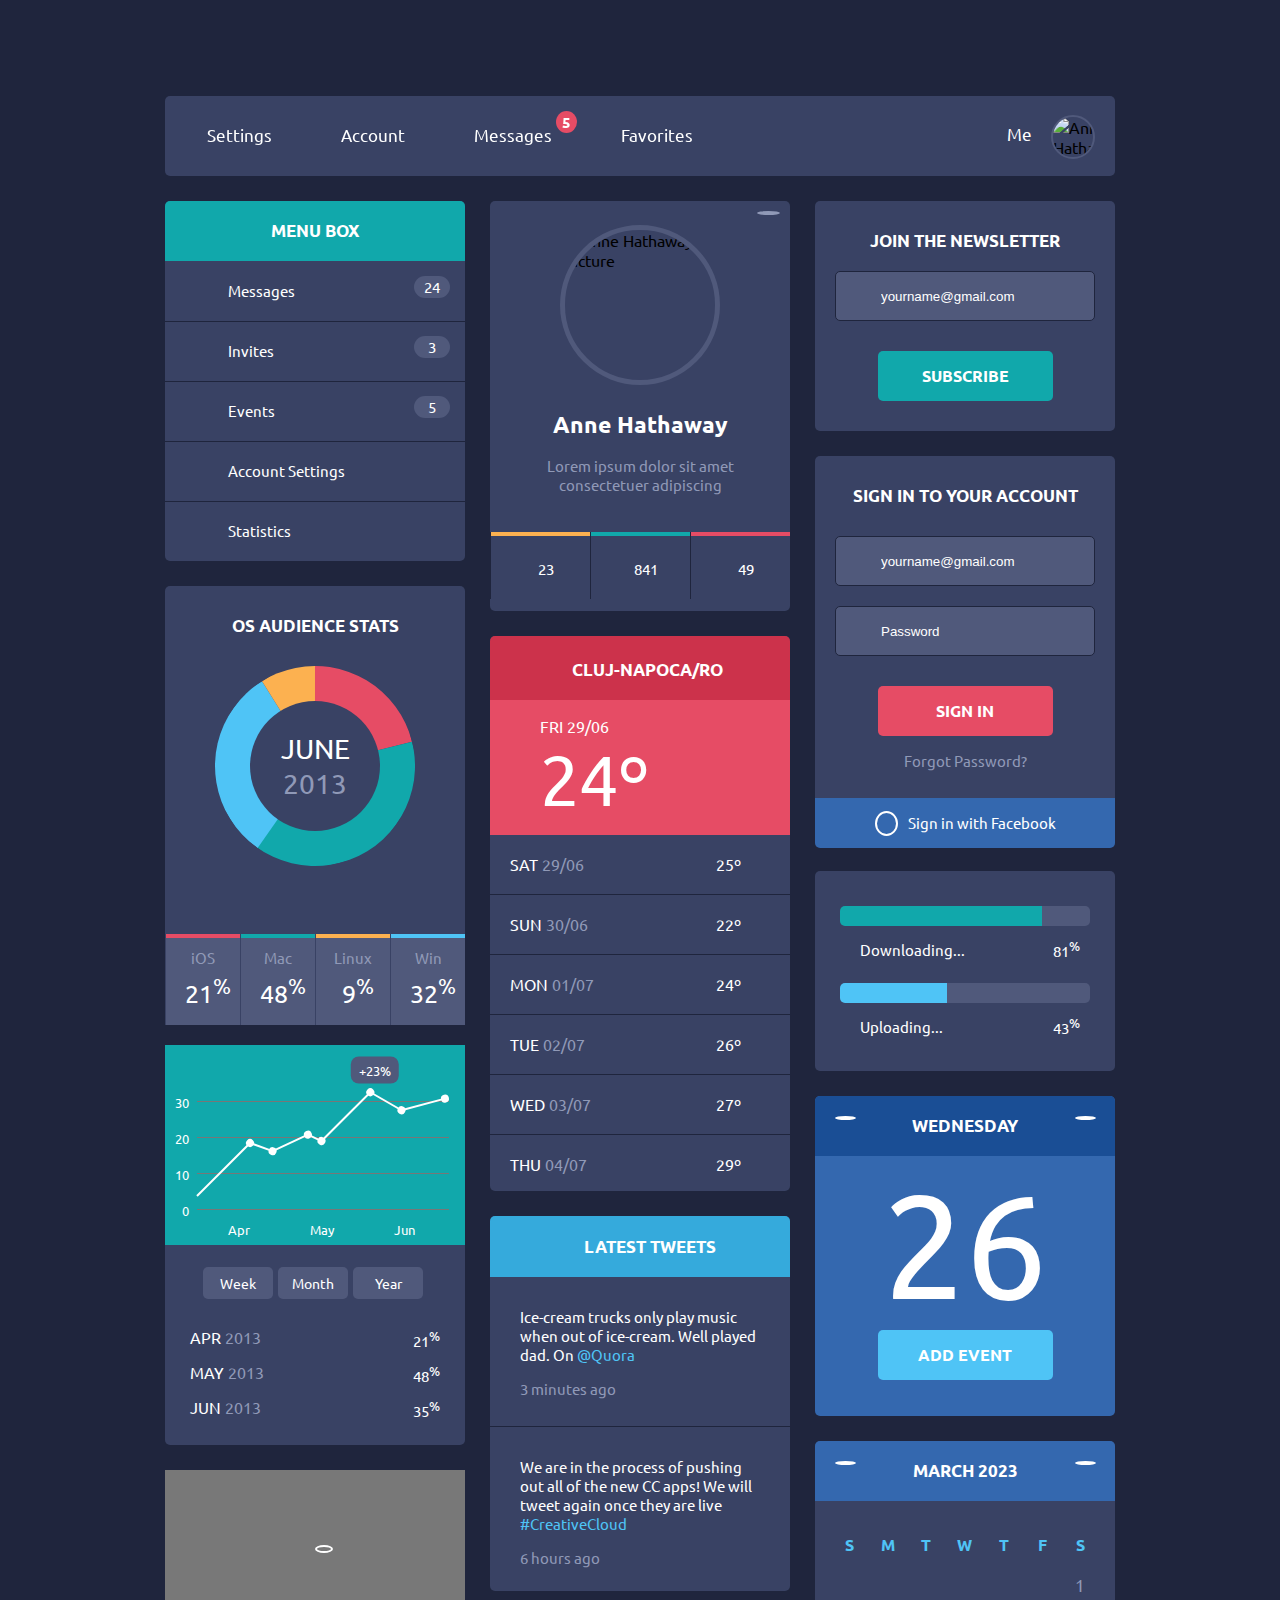
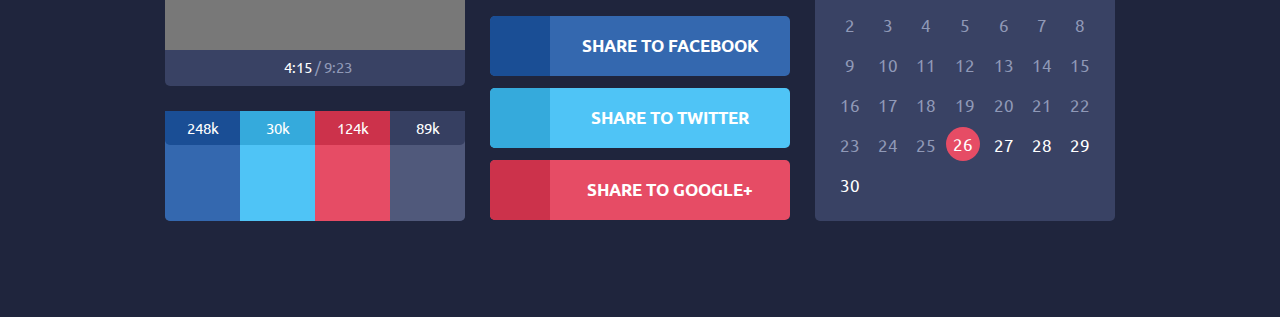
==== Dashboard Socal Media.html @ e83436c4 "Create Dashboard Socal Media.html" ====
<!DOCTYPE html>
<html lang="en">
<head>
    <meta charset="UTF-8">
    <meta http-equiv="X-UA-Compatible" content="IE=edge">
    <meta name="viewport" content="width=device-width, initial-scale=1.0">
    <title>Document</title>
    <link rel="stylesheet" href="/assets/css/Dashboard Social Media.css">
</head>
<body>

    <div class="main-container">

        <!-- HEADER -->
        <header class="block">
            <ul class="header-menu horizontal-list">
                <li>
                    <a class="header-menu-tab" href="#1"><span class="icon entypo-cog scnd-font-color"></span>Settings</a>
                </li>
                <li>
                    <a class="header-menu-tab" href="#2"><span class="icon fontawesome-user scnd-font-color"></span>Account</a>
                </li>
                <li>
                    <a class="header-menu-tab" href="#3"><span class="icon fontawesome-envelope scnd-font-color"></span>Messages</a>
                    <a class="header-menu-number" href="#4">5</a>
                </li>
                <li>
                    <a class="header-menu-tab" href="#5"><span class="icon fontawesome-star-empty scnd-font-color"></span>Favorites</a>
                </li>
            </ul>
            <div class="profile-menu">
                <p>Me <a href="#26"><span class="entypo-down-open scnd-font-color"></span></a></p>
                <div class="profile-picture small-profile-picture">
                    <img width="40px" alt="Anne Hathaway picture" src="http://upload.wikimedia.org/wikipedia/commons/e/e1/Anne_Hathaway_Face.jpg">
                </div>
            </div>
        </header>

        <!-- LEFT-CONTAINER -->
        <div class="left-container container">
            <div class="menu-box block"> <!-- MENU BOX (LEFT-CONTAINER) -->
                <h2 class="titular">MENU BOX</h2>
                <ul class="menu-box-menu">
                    <li>
                        <a class="menu-box-tab" href="#6"><span class="icon fontawesome-envelope scnd-font-color"></span>Messages<div class="menu-box-number">24</div></a>                            
                    </li>
                    <li>
                        <a class="menu-box-tab" href="#8"><span class="icon entypo-paper-plane scnd-font-color"></span>Invites<div class="menu-box-number">3</div></a>                            
                    </li>
                    <li>
                        <a class="menu-box-tab" href="#10"><span class="icon entypo-calendar scnd-font-color"></span>Events<div class="menu-box-number">5</div></a>                            
                    </li>
                    <li>
                        <a class="menu-box-tab" href="#12"><span class="icon entypo-cog scnd-font-color"></span>Account Settings</a>
                    </li>
                    <li>
                        <a class="menu-box-tab" href="#13"><sapn class="icon entypo-chart-line scnd-font-color"></sapn>Statistics</a>
                    </li>                        
                </ul>
            </div>
            <div class="donut-chart-block block"> <!-- DONUT CHART BLOCK (LEFT-CONTAINER) -->
                <h2 class="titular">OS AUDIENCE STATS</h2>
                <div class="donut-chart">
                    <!-- DONUT-CHART by @kseso https://codepen.io/Kseso/pen/phiyL -->
                    <div id="porcion1" class="recorte"><div class="quesito ios" data-rel="21"></div></div>
                    <div id="porcion2" class="recorte"><div class="quesito mac" data-rel="39"></div></div>
                    <div id="porcion3" class="recorte"><div class="quesito win" data-rel="31"></div></div>
                    <div id="porcionFin" class="recorte"><div class="quesito linux" data-rel="9"></div></div>
                    <!-- END DONUT-CHART by @kseso https://codepen.io/Kseso/pen/phiyL -->    
                    <p class="center-date">JUNE<br><span class="scnd-font-color">2013</span></p> 
                </div>
                <ul class="os-percentages horizontal-list">
                    <li>
                        <p class="ios os scnd-font-color">iOS</p>
                        <p class="os-percentage">21<sup>%</sup></p>
                    </li>
                    <li>
                        <p class="mac os scnd-font-color">Mac</p>
                        <p class="os-percentage">48<sup>%</sup></p>
                    </li>
                    <li>
                        <p class="linux os scnd-font-color">Linux</p>
                        <p class="os-percentage">9<sup>%</sup></p>
                    </li>
                    <li>
                        <p class="win os scnd-font-color">Win</p>
                        <p class="os-percentage">32<sup>%</sup></p>
                    </li>
                </ul>
            </div>
            <div class="line-chart-block block clear"> <!-- LINE CHART BLOCK (LEFT-CONTAINER) -->
                <div class="line-chart">
                  <!-- LINE-CHART by @kseso https://codepen.io/Kseso/pen/phiyL -->
                    <div class='grafico'>
                       <ul class='eje-y'>
                         <li data-ejeY='30'></li>
                         <li data-ejeY='20'></li>
                         <li data-ejeY='10'></li>
                         <li data-ejeY='0'></li>
                       </ul>
                       <ul class='eje-x'>
                         <li>Apr</li>
                         <li>May</li>
                         <li>Jun</li>
                       </ul>
                         <span data-valor='25'>
                           <span data-valor='8'>
                             <span data-valor='13'>
                               <span data-valor='5'>   
                                 <span data-valor='23'>   
                                 <span data-valor='12'>
                                     <span data-valor='15'>
                                     </span></span></span></span></span></span></span>
                    </div>
                    <!-- END LINE-CHART by @kseso https://codepen.io/Kseso/pen/phiyL -->
                </div>
                <ul class="time-lenght horizontal-list">
                    <li><a class="time-lenght-btn" href="#14">Week</a></li>
                    <li><a class="time-lenght-btn" href="#15">Month</a></li>
                    <li><a class="time-lenght-btn" href="#16">Year</a></li>
                </ul>
                <ul class="month-data clear">
                    <li>
                        <p>APR<span class="scnd-font-color"> 2013</span></p>
                        <p><span class="entypo-plus increment"> </span>21<sup>%</sup></p>
                    </li>
                    <li>
                        <p>MAY<span class="scnd-font-color"> 2013</span></p>
                        <p><span class="entypo-plus increment"> </span>48<sup>%</sup></p>
                    </li>
                    <li>
                        <p>JUN<span class="scnd-font-color"> 2013</span></p>
                        <p><span class="entypo-plus increment"> </span>35<sup>%</sup></p>
                    </li>
                </ul>
            </div>
            <div class="media block"> <!-- MEDIA (LEFT-CONTAINER) -->
                <div id="media-display">
                    <a class="media-btn play" href="#23"><span class="fontawesome-play"></span></a>
                </div>
                <div class="media-control-bar">
                    <a class="media-btn play" href="#23"><span class="fontawesome-play scnd-font-color"></span></a>
                    <p class="time-passed">4:15 <span class="time-duration scnd-font-color">/ 9:23</span></p>
                    <a class="media-btn volume" href="#24"><span class="fontawesome-volume-up scnd-font-color"></span></a>
                    <a class="media-btn resize" href="#25"><span class="fontawesome-resize-full scnd-font-color"></span></a>
                </div>
            </div>
            <ul class="social horizontal-list block"> <!-- SOCIAL (LEFT-CONTAINER) -->
                <li class="facebook"><p class="icon"><span class="zocial-facebook"></span></p><p class="number">248k</p></li>
                <li class="twitter"><p class="icon"><span class="zocial-twitter"></span></p><p class="number">30k</p></li>
                <li class="googleplus"><p class="icon"><span class="zocial-googleplus"></span></p><p class="number">124k</p></li>
                <li class="mailbox"><p class="icon"><span class="fontawesome-envelope"></span></p><p class="number">89k</p></li>
            </ul>
        </div>

        <!-- MIDDLE-CONTAINER -->
        <div class="middle-container container">
            <div class="profile block"> <!-- PROFILE (MIDDLE-CONTAINER) -->
                <a class="add-button" href="#28"><span class="icon entypo-plus scnd-font-color"></span></a>
                <div class="profile-picture big-profile-picture clear">
                    <img width="150px" alt="Anne Hathaway picture" src="http://upload.wikimedia.org/wikipedia/commons/e/e1/Anne_Hathaway_Face.jpg" >
                </div>
                <h1 class="user-name">Anne Hathaway</h1>
                <div class="profile-description">
                    <p class="scnd-font-color">Lorem ipsum dolor sit amet consectetuer adipiscing</p>
                </div>
                <ul class="profile-options horizontal-list">
                    <li><a class="comments" href="#40"><p><span class="icon fontawesome-comment-alt scnd-font-color"></span>23</li></p></a>
                    <li><a class="views" href="#41"><p><span class="icon fontawesome-eye-open scnd-font-color"></span>841</li></p></a>
                    <li><a class="likes" href="#42"><p><span class="icon fontawesome-heart-empty scnd-font-color"></span>49</li></p></a>
                </ul>
            </div>
            <div class="weather block clear"> <!-- WEATHER (MIDDLE-CONTAINER) -->
                <h2 class="titular"><span class="icon entypo-location"></span><strong>CLUJ-NAPOCA</strong>/RO</h2>
                <div class="current-day">
                    <p class="current-day-date">FRI 29/06</p>
                    <p class="current-day-temperature">24º<span class="icon-cloudy"></span></p>
                </div>
                <ul class="next-days">
                    <li>
                        <a href="#43">
                            <p class="next-days-date"><span class="day">SAT</span> <span class="scnd-font-color">29/06</span></p>
                            <p class="next-days-temperature">25º<span class="icon icon-cloudy scnd-font-color"></span></p>
                        </a>
                    </li>
                    <li>
                        <a href="#44">
                            <p class="next-days-date"><span class="day">SUN</span> <span class="scnd-font-color">30/06</span></p>
                            <p class="next-days-temperature">22º<span class="icon icon-cloudy2 scnd-font-color"></span></p>
                        </a>
                    </li>
                    <li>
                        <a href="#45">
                            <p class="next-days-date"><span class="day">MON</span> <span class="scnd-font-color">01/07</span></p>
                            <p class="next-days-temperature">24º<span class="icon icon-cloudy2 scnd-font-color"></span></p>
                        </a>
                    </li>
                    <li>
                        <a href="#46">
                            <p class="next-days-date"><span class="day">TUE</span> <span class="scnd-font-color">02/07</span></p>
                            <p class="next-days-temperature">26º<span class="icon icon-cloudy scnd-font-color"></span></p>
                        </a>
                    </li>
                    <li>
                        <a href="">
                            <p class="next-days-date"><span class="day">WED</span> <span class="scnd-font-color">03/07</span></p>
                            <p class="next-days-temperature">27º<span class="icon icon-sun scnd-font-color"></span></p>
                        </a>
                    </li>
                    <li>
                        <a href="">
                            <p class="next-days-date"><span class="day">THU</span> <span class="scnd-font-color">04/07</span></p>
                            <p class="next-days-temperature">29º<span class="icon icon-sun scnd-font-color"></span></p>
                        </a>
                    </li>
                </ul>
            </div>
            <div class="tweets block"> <!-- TWEETS (MIDDLE-CONTAINER) -->
                <h2 class="titular"><span class="icon zocial-twitter"></span>LATEST TWEETS</h2>
                <div class="tweet first">
                    <p>Ice-cream trucks only play music when out of ice-cream. Well played dad. On <a class="tweet-link" href="#17">@Quora</a></p>
                    <p><a class="time-ago scnd-font-color" href="#18">3 minutes ago</a></p>
                </div>
                <div class="tweet">
                    <p>We are in the process of pushing out all of the new CC apps! We will tweet again once they are live <a class="tweet-link" href="#19">#CreativeCloud</a></p>
                    <p><a class="scnd-font-color" href="#20">6 hours ago</a></p>
                </div>
            </div> 
            <ul class="social block"> <!-- SOCIAL (MIDDLE-CONTAINER) -->
                <li><a href="#50"><div class="facebook icon"><span class="zocial-facebook"></span></div><h2 class="facebook titular">SHARE TO FACEBOOK</h2></li></a>
                <li><a href="#51"><div class="twitter icon"><span class="zocial-twitter"></span></div><h2 class="twitter titular">SHARE TO TWITTER</h2></li></a>
                <li><a href="#52"><div class="googleplus icon"><span class="zocial-googleplus"></span></div><h2 class="googleplus titular">SHARE TO GOOGLE+</h2></li></a>
            </ul>
        </div>

        <!-- RIGHT-CONTAINER -->
        <div class="right-container container">
            <div class="join-newsletter block"> <!-- JOIN NEWSLETTER (RIGHT-CONTAINER) -->
                <h2 class="titular">JOIN THE NEWSLETTER</h2>
                <div class="input-container">
                    <input type="text" placeholder="yourname@gmail.com" class="email text-input">
                    <div class="input-icon envelope-icon-newsletter"><span class="fontawesome-envelope scnd-font-color"></span></div>
                </div>
                <a class="subscribe button" href="#21">SUBSCRIBE</a>
            </div>
            <div class="account block"> <!-- ACCOUNT (RIGHT-CONTAINER) -->
                <h2 class="titular">SIGN IN TO YOUR ACCOUNT</h2>
                <div class="input-container">
                    <input type="text" placeholder="yourname@gmail.com" class="email text-input">
                    <div class="input-icon envelope-icon-acount"><span class="fontawesome-envelope scnd-font-color"></span></div>
                </div>
                <div class="input-container">
                    <input type="text" placeholder="Password" class="password text-input">
                    <div class="input-icon password-icon"><span class="fontawesome-lock scnd-font-color"></span></div>
                </div>
                <a class="sign-in button" href="#22">SIGN IN</a>
                <p class="scnd-font-color">Forgot Password?</p>
                <a class="fb-sign-in" href="58">
                    <p><span class="fb-border"><span class="icon zocial-facebook"></span></span>Sign in with Facebook</p>
                </a>
            </div>
            <div class="loading block"> <!-- LOADING (RIGHT-CONTAINER) -->
                <div class="progress-bar downloading"></div>
                <p><span class="icon fontawesome-cloud-download scnd-font-color"></span>Downloading...</p>
                <p class="percentage">81<sup>%</sup></p>
                <div class="progress-bar uploading"></div>
                <p><span class="icon fontawesome-cloud-upload scnd-font-color"></span>Uploading...</p>
                <p class="percentage">43<sup>%</sup></p>
            </div>
            <div class="calendar-day block"> <!-- CALENDAR DAY (RIGHT-CONTAINER) -->
                <div class="arrow-btn-container">
                    <a class="arrow-btn left" href="#200"><span class="icon fontawesome-angle-left"></span></a>
                    <h2 class="titular">WEDNESDAY</h2>
                    <a class="arrow-btn right" href="#201"><span class="icon fontawesome-angle-right"></span></a>
                </div>
                    <p class="the-day">26</p>
                    <a class="add-event button" href="#27">ADD EVENT</a>
            </div>
            <div class="calendar-month block"> <!-- CALENDAR MONTH (RIGHT-CONTAINER) -->
                <div class="arrow-btn-container">
                    <a class="arrow-btn left" href="#202"><span class="icon fontawesome-angle-left"></span></a>
                    <h2 class="titular">MARCH 2023</h2>
                    <a class="arrow-btn right" href="#203"><span class="icon fontawesome-angle-right"></span></a>
                </div>
                <table class="calendar">
                    <thead class="days-week">
                        <tr>
                            <th>S</th>
                            <th>M</th>
                            <th>T</th>
                            <th>W</th>
                            <th>T</th>
                            <th>F</th>
                            <th>S</th>
                        </tr>
                    </thead>
                    <tbody>
                        <tr>
                            <td></td>
                            <td></td>
                            <td></td>
                            <td></td>
                            <td></td>
                            <td></td>
                            <td><a class="scnd-font-color" href="#100">1</a></td>
                        </tr>
                        <tr>
                            <td><a class="scnd-font-color" href="#101">2</a></td>
                            <td><a class="scnd-font-color" href="#102">3</a></td>
                            <td><a class="scnd-font-color" href="#103">4</a></td>
                            <td><a class="scnd-font-color" href="#104">5</a></td>
                            <td><a class="scnd-font-color" href="#105">6</a></td>
                            <td><a class="scnd-font-color" href="#106">7</a></td>
                            <td><a class="scnd-font-color" href="#107">8</a></td>
                        </tr>
                        <tr>
                            <td><a class="scnd-font-color" href="#108">9</a></td>
                            <td><a class="scnd-font-color" href="#109">10</a></td>
                            <td><a class="scnd-font-color" href="#110">11</a></td>
                            <td><a class="scnd-font-color" href="#111">12</a></td>
                            <td><a class="scnd-font-color" href="#112">13</a></td>
                            <td><a class="scnd-font-color" href="#113">14</a></td>
                            <td><a class="scnd-font-color" href="#114">15</a></td>
                        </tr>
                        <tr>
                            <td><a class="scnd-font-color" href="#115">16</a></td>
                            <td><a class="scnd-font-color" href="#116">17</a></td>
                            <td><a class="scnd-font-color" href="#117">18</a></td>
                            <td><a class="scnd-font-color" href="#118">19</a></td>
                            <td><a class="scnd-font-color" href="#119">20</a></td>
                            <td><a class="scnd-font-color" href="#120">21</a></td>
                            <td><a class="scnd-font-color" href="#121">22</a></td>
                        </tr>
                        <tr>
                            <td><a class="scnd-font-color" href="#122">23</a></td>
                            <td><a class="scnd-font-color" href="#123">24</a></td>
                            <td><a class="scnd-font-color" href="#124">25</a></td>
                            <td><a class="today" href="#125">26</a></td>
                            <td><a href="#126">27</a></td>
                            <td><a href="#127">28</a></td>
                            <td><a href="#128">29</a></td>
                        </tr>
                        <tr>
                            <td><a href="#129">30</a></td>
                            <td></td>
                            <td></td>
                            <td></td>
                            <td></td>
                            <td></td>
                            <td></td>
                        </tr>
                    </tbody>
                </table>
            </div> 
        </div> 
    </div> 
</body>
</html>
---- assets/css/Dashboard Social Media.css ----
/************************************ FONTS ************************************/
@import url(https://fonts.googleapis.com/css?family=Ubuntu:400,700);
@import url(https://weloveiconfonts.com/api/?family=entypo|fontawesome|zocial);
/* entypo */
[class*="entypo-"]:before {
  font-family: 'entypo', sans-serif;
}
/* fontawesome */
[class*="fontawesome-"]:before {
  font-family: 'FontAwesome', sans-serif;
}
/* zocial */
[class*="zocial-"]:before {
  font-family: 'zocial', sans-serif;
}
@font-face {
	font-family: 'icomoon';
	src:url('https://jlalovi-cv.herokuapp.com/font/icomoon.eot');
	src:url('https://jlalovi-cv.herokuapp.com/font/icomoon.eot?#iefix') format('embedded-opentype'),
		url('https://jlalovi-cv.herokuapp.com/font/icomoon.ttf') format('truetype'),
		url('https://jlalovi-cv.herokuapp.com/font/icomoon.woff') format('woff'),
		url('https://jlalovi-cv.herokuapp.com/font/icomoon.svg#icomoon') format('svg');
	font-weight: normal;
	font-style: normal;
}

[class^="icon-"], [class*=" icon-"] {
	font-family: 'icomoon';
	speak: none;
	font-style: normal;
	font-weight: normal;
	font-variant: normal;
	text-transform: none;
	line-height: 1;

	/* Better Font Rendering =========== */
	-webkit-font-smoothing: antialiased;
	-moz-osx-font-smoothing: grayscale;
}
.icon-cloudy:before {
	content: "\e60f";
}
.icon-sun:before {
	content: "\e610";
}
.icon-cloudy2:before {
	content: "\e611";
}
/************************************* END FONTS *************************************/

* {
  -webkit-box-sizing: border-box;
  -moz-box-sizing: border-box;
  box-sizing: border-box;  
}

body {
	background: #1f253d;
}

ul {
	list-style-type: none;
	margin: 0;
	padding-left: 0;
}

h1 {
	font-size: 23px;
}

h2 {
	font-size: 17px;
}

p {
	font-size: 15px;
}

a {
	text-decoration: none;
	font-size: 15px;
}
	a:hover {
		text-decoration: underline;
	}

h1, h2, p, a, span{
	color: #fff;
}
	.scnd-font-color {
		color: #9099b7;
	}

.input-container {
	position: relative;
}
	input[type=text]{
		width: 260px;
		height: 50px;
		margin-left: 20px;
		margin-bottom: 20px;
		padding-left: 45px;
		background: #50597b;
		color: #fff;
		border: solid 1px #1f253d;
		border-radius: 5px;		
	}
		input[type=text]::-webkit-input-placeholder { /* WebKit browsers */
	   		color: #fff;	   		
	   	}
		input[type=text]:-moz-input-placeholder { /* Mozilla Firefox 4 to 18 */
	   		color: #fff;	   
	   	}
		input[type=text]::-moz-input-placeholder { /* Mozilla Firefox 19+ */
	   		color: #fff;
	   	}
		input[type=text]:-ms-input-placeholder { /* Internet Explorer 10+ */
	   		color: #fff;	   	
	   	}
	   	input[type=text]:focus {
	   		outline: none; /* removes the default orange border when focus */
	   		border: 1px solid #11a8ab;
	   	}
	.input-icon {
		font-size: 22px;
		position: absolute;
		left: 31px;
		top: 10px;
	}
		.input-icon.password-icon {
			left: 35px;
		}

.horizontal-list {
	margin: 0;
	padding: 0;
	list-style-type: none;
}
	.horizontal-list li {
		float: left;
	}

.clear {
	clear: both;
}

.icon {
	font-size: 25px;
}

.titular {
	display: block;
	line-height: 60px;
	margin: 0;
	text-align: center;
	border-top-left-radius: 5px;
	border-top-right-radius: 5px;
}

.button {
	display: block;
	width: 175px;
	line-height: 50px;
	font-size: 16px;
	font-weight: 700;
	text-align: center;
	margin: 0 auto;
	border-radius: 5px;
	-webkit-transition: background .3s;
	transition: background .3s;
}
	.button:hover {
		text-decoration: none;
	}

.arrow-btn-container {
	position: relative;
}
	.arrow-btn {
		position: absolute;
		display: block;
		width: 60px;
		height: 60px;
		-webkit-transition: background .3s;
		transition: background .3s;
	}
		.arrow-btn:hover {
			text-decoration: none;
		}
		.arrow-btn.left {
			border-top-left-radius: 5px;
		}
		.arrow-btn.right {
			border-top-right-radius: 5px;
			right: 0;
			top: 0;
		}
		.arrow-btn .icon {
			display: block;
			font-size: 18px;
			border: 2px solid #fff;
			border-radius: 100%;
			line-height: 17px;
			width: 21px;
			margin: 20px auto;
			text-align: center;
		}
			.arrow-btn.left .icon {
				padding-right: 2px;
			}

.profile-picture {
	border-radius: 100%;
	overflow: hidden;
	-webkit-box-sizing: content-box;
  	-moz-box-sizing: content-box;
  	box-sizing: content-box;	
}
	.big-profile-picture {
		margin: 0 auto;		
		border: 5px solid #50597b;
		width: 150px;
		height: 150px;
	}
	.small-profile-picture {
		border: 2px solid #50597b;
		width: 40px;
		height: 40px;
	}


/** MAIN CONTAINER **/

.main-container {
	font-family: 'Ubuntu', sans-serif;
	width: 950px;
	height: 1725px;
	margin: 6em auto;
}	
	/*********************************************** HEADER ***********************************************/
	header {
		height: 80px;
	}
		.header-menu {
			font-size: 17px;
			line-height: 80px;
		}
			.header-menu li {
				position: relative;
        		-webkit-transform: translateZ(0); /** To avoid a flash when hover messages **/
			}
				.header-menu-tab {
					padding: 0 27px;
					display: block;
					line-height: 74px;
					font-size: 17px;
					-webkit-transition: background .3s;
					transition: background .3s;
				}
					.header-menu-tab:hover {
						background: #50597b;
						border-bottom: 4px solid #11a8ab;
						text-decoration: none;
					}
					.header-menu-tab .icon {
						padding-right: 15px;
					}
				.header-menu-number {
					position: absolute;
					line-height: 22px;
					padding: 0 6px;
					font-weight: 700;
					background: #e64c65;
					border-radius: 100%;
					top: 15px;
					right: 2px;
					-webkit-transition: all .3s linear;
					transition: all .3s linear;
				}
					.header-menu li:hover .header-menu-number {
						text-decoration: none;
						-webkit-transform: rotate(360deg);
						transform: rotate(360deg);

					}
		.profile-menu {
			float: right;
			height: 80px;
			padding-right: 20px;
		}
			.profile-menu p {
				font-size: 17px;
				display: inline-block;
				line-height: 76px;
				margin: 0;
				padding-right: 10px;
			}
				.profile-menu a {
					padding-left: 5px;
				}
					.profile-menu a:hover {
						text-decoration: none;
					}
			.small-profile-picture {
				display: inline-block;
				vertical-align: middle;				
			}
	/** CONTAINERS **/
	.container {
		float: left;
		width: 300px;
	}
		.block {
			margin-bottom: 25px;
			background: #394264;
			border-radius: 5px;
		}
		/******************************************** LEFT CONTAINER *****************************************/
		.left-container {}
			.menu-box {
				height: 360px;
			}
				.menu-box .titular {
					background: #11a8ab;
				}
				.menu-box-menu .icon {
					display: inline-block;
					vertical-align: top;
					width: 28px;
					margin-left: 20px;
					margin-right: 15px;
				}
				.menu-box-number {
					width: 36px;
					line-height: 22px;
					background: #50597b;
					text-align: center;
					border-radius: 15px;
					position: absolute;
					top: 15px;
					right: 15px;
					-webkit-transition: all .3s;
					transition: all .3s;
				}
				.menu-box-menu li{
					height: 60px;
					position: relative;										
				}
				.menu-box-tab {
					line-height: 60px;
					display: block;
					border-bottom: 1px solid #1f253d;
					-webkit-transition: background .2s;
					transition: background .2s;
				}
					.menu-box-tab:hover {
						background: #50597b;
						border-top: 1px solid #1f253d;
						text-decoration: none;
					}
					.menu-box-tab:hover .icon {
						color: #fff;
					}
					.menu-box-tab:hover .menu-box-number {
						background: #e64c65;
					}
			.donut-chart-block {
				height: 434px;
			}
				.donut-chart-block .titular {
					padding: 10px 0;
				}
				.donut-chart {
					height: 270px;
				}
				/******************************************
				DONUT-CHART by @kseso https://codepen.io/Kseso/pen/phiyL
				******************************************/
					.donut-chart {
					  position: relative;
						width: 200px;
					  height: 200px;
						margin: 0 auto 2rem;
						border-radius: 100%
					 }
					p.center-date {
					  background: #394264;
					  position: absolute;
					  text-align: center;
						font-size: 28px;
					  top:0;left:0;bottom:0;right:0;
					  width: 130px;
					  height: 130px;
					  margin: auto;
					  border-radius: 50%;
					  line-height: 35px;
					  padding: 15% 0 0;
					}
					.center-date span.scnd-font-color {
					 line-height: 0; 
					}
					.recorte {
					    border-radius: 50%;
					    clip: rect(0px, 200px, 200px, 100px);
					    height: 100%;
					    position: absolute;
					    width: 100%;
					  }
					.quesito {
					    border-radius: 50%;
					    clip: rect(0px, 100px, 200px, 0px);
					    height: 100%;
					    position: absolute;
					    width: 100%;
					    font-family: monospace;
					    font-size: 1.5rem;
					  }
					#porcion1 {
					    -webkit-transform: rotate(0deg);
					    transform: rotate(0deg);
					  }

					#porcion1 .quesito {
					    background-color: #E64C65;
					    -webkit-transform: rotate(76deg);
					    transform: rotate(76deg);
					  }
					#porcion2 {
					    -webkit-transform: rotate(76deg);
					    transform: rotate(76deg);
					  }
					#porcion2 .quesito {
					    background-color: #11A8AB;
					    -webkit-transform: rotate(140deg);
					    transform: rotate(140deg);
					  }
					#porcion3 {
					    -webkit-transform: rotate(215deg);
					    transform: rotate(215deg);
					  }
					#porcion3 .quesito {
					    background-color: #4FC4F6;
					    -webkit-transform: rotate(113deg);
					    transform: rotate(113deg);
					  }
					#porcionFin {
					    -webkit-transform: rotate(-32deg);
					    transform:rotate(-32deg);
					  }
					#porcionFin .quesito {
					    background-color: #FCB150;
					    -webkit-transform: rotate(32deg);
					    transform: rotate(32deg);
					  }
				/******************************************
		******************************************/
        .os-percentages {
					padding-top: 36px;
				}
        .os-percentages li {
					width: 75px;
					border-left: 1px solid #394264;
					text-align: center;					
					background: #50597b;
				}
					.os {
						margin: 0;
						padding: 10px 0 5px;
						font-size: 15px;		
					}
						.os.ios {
							border-top: 4px solid #e64c65;
						}
						.os.mac {
							border-top: 4px solid #11a8ab;
						}
						.os.linux {
							border-top: 4px solid #fcb150;
						}
						.os.win {
							border-top: 4px solid #4fc4f6;
						}
					.os-percentage {
						margin: 0;
						padding: 0 0 15px 10px;
						font-size: 25px;
					}
			.line-chart-block {
				height: 400px;
			}
				.line-chart {
					height: 200px;
					background: #11a8ab;
				}
        /******************************************
					******************************************/
				.grafico {
				  padding: 2rem 1rem 1rem;
				  width: 100%;
				  height: 100%;
				  position: relative;
				  color: #fff;
				  font-size: 80%;
				}
				.grafico span {
				  display: block;
				  position: absolute;
				  bottom: 3rem;
				  left: 2rem;
				  height: 0;
				  border-top: 2px solid;
				  -webkit-transform-origin: left center;
				  transform-origin: left center;
				}
				.grafico span > span {
				  left: 100%; bottom: 0;
				}
				[data-valor='25'] {width: 75px; -webkit-transform: rotate(-45deg); transform: rotate(-45deg);}
				[data-valor='8'] {width: 24px; -webkit-transform: rotate(65deg); transform: rotate(65deg);}
				[data-valor='13'] {width: 39px; -webkit-transform: rotate(-45deg); transform: rotate(-45deg);}
				[data-valor='5'] {width: 15px; -webkit-transform: rotate(50deg); transform: rotate(50deg);}
				[data-valor='23'] {width: 69px; -webkit-transform: rotate(-70deg); transform: rotate(-70deg);}
				[data-valor='12'] {width: 36px; -webkit-transform: rotate(75deg); transform: rotate(75deg);}
				[data-valor='15'] {width: 45px; -webkit-transform: rotate(-45deg); transform: rotate(-45deg);}

				[data-valor]:before {
				  content: '';
				  position: absolute;
				  display: block;
				  right: -4px;
				  bottom: -3px;
				  padding: 4px;
				  background: #fff;
				  border-radius: 50%;
				}
				[data-valor='23']:after {
				  content: '+' attr(data-valor) '%';
				  position: absolute;
				  right: -2.7rem;
				  top: -1.7rem;
				  padding: .3rem .5rem;
				  background: #50597B;
				  border-radius: .5rem;
				  -webkit-transform: rotate(45deg);
				  transform: rotate(45deg);  
				}
				[class^='eje-'] {
				  position: absolute;
				  left: 0;
				  bottom: 0rem;
				  width: 100%;
				  padding: 1rem 1rem 0 2rem;
				  height: 80%;
				}
				.eje-x {
				  height: 2.5rem;
				}
				.eje-y li {
				  height: 25%;
				  border-top: 1px solid #777;
				}
				[data-ejeY]:before {
				  content: attr(data-ejeY);
				  display: inline-block;
				  width: 2rem;
				  text-align: right;
				  line-height: 0;
				  position: relative;
				  left: -2.5rem;
				  top: -.5rem;
				} 
				.eje-x li {
				  width: 33%;
				  float: left;
				  text-align: center;
				}
				/******************************************
				END LINE-CHART by @kseso https://codepen.io/Kseso/pen/phiyL
				******************************************/
				.time-lenght {
					padding-top: 22px;
					padding-left: 38px;
				}
					.time-lenght-btn {
						display: block;
						width: 70px;
						line-height: 32px;
						background: #50597b;
						border-radius: 5px;
						font-size: 14px;
						text-align: center;
						margin-right: 5px;
						-webkit-transition: background .3s;
						transition: background .3s;
					}
						.time-lenght-btn:hover {
							text-decoration: none;
							background: #e64c65;
						}
				.month-data {
					padding-top: 28px;
				}
					.month-data p {
						display: inline-block;
						margin: 0;
						padding: 0 25px 15px;            
						font-size: 16px;
					}
						.month-data p:last-child {
							padding: 0 25px;
              float: right;
							font-size: 15px;
						}
						.increment {
							color: #e64c65;
						}
			.media {
				height: 216px;
			}
				#media-display {
					position: relative;
					height: 180px;
					background: #787878 url('https://www.fancinema.com.ar/wp-content/uploads/catwoman1.jpg') center top;
				}
					#media-display .play {
						position: absolute;
						top: 75px;
						right: 32px;
						border: 2px solid #fff;
						border-radius: 100%;
						padding: 2px 5px 2px 9px;
					}
						#media-display .play:hover {
							border: 2px solid #e64c65;
					}
				.media-control-bar {
					padding: 6px 0 0 15px;
				}
					.media-btn, .time-passed {
						display: inline-block;
						margin: 0;					
					}
					.media-btn {
						font-size: 19px;						
					}
						.media-btn:hover, .media-btn:hover span {
							text-decoration: none;
							color: #e64c65;
						}
						.play {
							margin-right: 100px
						}
						.volume {
							margin-left: 30px;
						}
						.resize {
							margin-left: 12px;
						}
			.left-container .social {
				height: 110px;
			}
				.left-container .social li {
					width: 75px;
					height: 110px;										
				}
					.left-container .social li .icon {
						text-align: center;
						font-size: 20px;
						margin: 0;
						line-height: 75px;
					}
					.left-container .social li .number {
						text-align: center;
						margin: 0;
						line-height: 34px;
					}
					.left-container .social .facebook {
						background: #3468af;
						border-top-left-radius: 5px;
						border-bottom-left-radius: 5px;
					}
						.left-container .social .facebook .number {
							background: #1a4e95;
							border-bottom-left-radius: 5px;
						}
					.left-container .social .twitter {
						background: #4fc4f6;						
					}
						.left-container .social .twitter .icon {
							font-size: 18px;
						}
						.left-container .social .twitter .number {
							background: #35aadc;
						}
					.left-container .social .googleplus {
						background: #e64c65;						
					}
						.left-container .social .googleplus .number{
							background: #cc324b;
						}
					.left-container .social .mailbox {
						background: #50597b;						
						border-top-right-radius: 5px;
						border-bottom-right-radius: 5px;
					}
						.left-container .social .mailbox .number {
							background: #363f61;
							border-bottom-right-radius: 5px;
						}
		/************************************************** MIDDLE CONTAINER **********************************/
		.middle-container {
			margin: 0 25px;			
		}
			.profile {
				height: 410px;
			}
				.add-button .icon {
					float: right;
					line-height: 18px;
					width: 23px;					
					border: 2px solid;
					border-radius: 100%;
					font-size: 18px;
					text-align: center;
					margin: 10px;					
				}
					.add-button .icon:hover {
						color: #e64c65;
						border-color: #e64c65;
					}
				.user-name {
					margin: 25px 0 16px;
					text-align: center;
				}
				.profile-description {
					width: 210px;
					margin: 0 auto;
					text-align: center;
				}
				.profile-options {
					padding-top: 23px;
				}
					.profile-options li {
						border-left: 1px solid #1f253d;
					}
						.profile-options p {
							margin: 0;
						}
						.profile-options a {
							display: block;					
							width: 99px;
							line-height: 60px;
							text-align: center;
							-webkit-transition: background .3s;
							transition: background .3s;				
						}
							.profile-options a:hover {
								text-decoration: none;
								background: #50597b;
							}
							.profile-options a:hover.comments .icon {
								color: #fcb150;
							}
							.profile-options a:hover.views .icon {
								color: #11a8ab;
							}
							.profile-options a:hover.likes .icon {
								color: #e64c65;
							}
							.profile-options .icon {
								padding-right: 10px;
							}
							.profile-options .comments {
								border-top: 4px solid #fcb150;
							}
							.profile-options .views {
								border-top: 4px solid #11a8ab;
							}
							.profile-options .likes {
								border-top: 4px solid #e64c65;
							}
			.weather {
				height: 555px;
			}
				.weather .titular {
					background: #cc324b;
				}
					.weather .titular .icon {
						padding-right: 15px;
						font-size: 26px;
					}
				.weather .current-day {
					height: 135px;
					background: #e64c65;
				}
					.weather .current-day p {
						margin: 0;
						padding-left: 50px;					
					}
						.current-day-date {
							font-size: 16px;
							padding-top: 16px;
						}
						.current-day-temperature {
							font-size: 70px;
						}
							.current-day-temperature .icon-cloudy {
								padding-left: 20px;
							}
				.weather .next-days{}
				.weather .next-days p {
					margin: 0;
					display: inline-block;
					font-size: 16px;
				}
				.weather .next-days a {
					display: block;
					line-height: 58px;
					border-bottom: 1px solid #1f253d;
					-webkit-transition: background .3s;
					transition: background .3s;
				}
					.weather .next-days a:hover {
						background: #50597b;
					}
					.weather .next-days a:hover .day {
						color: #e64c65;
					}
					.weather .next-days-date {
						padding-left: 20px;
					}
					.weather .next-days-temperature {
						float: right;
						padding-right: 20px;
					}
						.weather .next-days-temperature .icon {
							padding-left: 10px;
						}
			.tweets {
				height: 375px;
			}
				.tweets .titular {
					background: #35aadc;
				}
					.tweets .titular .icon {
						font-size: 18px;
						padding-right: 20px;
					}
				.tweet.first {
					height: 150px;
					border-bottom: 1px solid #1f253d;
				}
					.tweet p:first-child {
						margin: 0;
						padding: 30px 30px 0;
					}
					.tweet p:last-child {
						margin: 0;
						padding: 15px 30px 0;
					}
					.tweet-link {
						color: #4fc4f6;
					}
			.middle-container .social {
				height: 205px;
				background: #1f253d;
			}
				.middle-container .social li {
					margin-bottom: 12px;
				}
				.middle-container .social a {
					line-height: 60px;			
				}
					.middle-container .social a:hover {
						text-decoration: none;
					}
					.middle-container .social .titular {
						border-radius: 5px;
					}
						.middle-container .social .facebook {
							background: #3468af;
							-webkit-transition: background .3s;
							transition: background .3s;
						}
							.middle-container .social a:hover .facebook {
								background: #1a4e95;
							}
							.middle-container .social a:hover .icon.facebook {
								background: #3468af;
							}
						.middle-container .social .twitter {
							background: #4fc4f6;
							-webkit-transition: background .3s;
							transition: background .3s;
						}
							.middle-container .social a:hover .twitter {
								background: #35aadc;
							}
							.middle-container .social a:hover .icon.twitter {
								background: #4fc4f6;
							}
						.middle-container .social .googleplus {
							background: #e64c65;
							-webkit-transition: background .3s;
							transition: background .3s;
						}
							.middle-container .social a:hover .googleplus {
								background: #cc324b;
							}
							.middle-container .social a:hover .icon.googleplus {
								background: #e64c65;
							}
				.middle-container .social .icon {
					float: left;
					width: 60px;
					height: 60px;
					text-align: center;
					font-size: 20px;
					border-bottom-left-radius: 5px;
					border-top-left-radius: 5px;
				}
					.middle-container .social .icon.facebook {
						background: #1a4e95;						
					}
					.middle-container .social .icon.twitter {
						background: #35aadc;						
					}
					.middle-container .social .icon.googleplus {
						background: #cc324b;						
					}
		/********************************************* RIGHT CONTAINER ****************************************/
		.right-container {}
			.join-newsletter {
				height: 230px;
			}
				.join-newsletter .titular {
					padding-top: 10px;
				}
				.subscribe.button {
					background: #11a8ab;
					margin-top: 10px;
				}
					.subscribe.button:hover {
						background: #0F9295;
					}
			.account {
				height: 390px;
			}
				.account .titular {
					padding: 10px 0;
				}
				.sign-in.button {
					background: #e64c65;
					margin: 10px auto;
				}
					.sign-in.button:hover {
						background: #cc324b;
					}
				.account p { 
					text-align: center;
				}
				.fb-sign-in {
					margin-top: 28px;
					display: block;
					line-height: 50px;
					background: #3468af;
					border-bottom-left-radius: 5px;
					border-bottom-right-radius: 5px;
					-webkit-transition: background .3s;
					transition: background .3s;
				}
					.fb-sign-in:hover {
						background: #1a4e95;
						text-decoration: none;
					}
				.fb-sign-in .icon {	
					line-height: 20px;
					font-size: 12px;
					padding-right: 3px;
				}
					.fb-border {
						display: inline-block;
						width: 23px;
						line-height: 20px;
						border: 2px solid #fff;
						border-radius: 100%;
						margin-right: 10px;
					}
			.loading {
				height: 200px;
				padding-top: 35px;
			}
				.loading p {
					display: inline-block;
					padding-left: 30px;
					margin: 5px 0 20px;
				}
					.loading .icon {
						padding-right: 15px;
					}
					.loading .percentage {
						float: right;
						padding: 6px 35px 0 0;
					}
				.loading .progress-bar {
					width: 250px;
					height: 20px;
					background: #50597b;
					border-radius: 5px;
					margin: 0 auto;
				}
					.progress-bar.downloading {
						background: -webkit-linear-gradient(left, #11a8ab 81%,#50597b 81%); /* Chrome10+,Safari5.1+ */
						background: -ms-linear-gradient(left, #11a8ab 81%,#50597b 81%); /* IE10+ */
						background: linear-gradient(to right, #11a8ab 81%,#50597b 81%); /* W3C */
					}
					.progress-bar.uploading {
						background: -webkit-linear-gradient(left, #4fc4f6 43%,#50597b 43%); /* Chrome10+,Safari5.1+ */
						background: -ms-linear-gradient(left, #4fc4f6 43%,#50597b 43%); /* IE10+ */
						background: linear-gradient(to right, #4fc4f6 43%,#50597b 43%); /* W3C */
					}
			.calendar-day {
				height: 320px;
				background: #3468af;
			}
				.calendar-day .titular {
					background: #1a4e95;
				}
					.calendar-day .arrow-btn:hover {
						background: #16417E;
					}
				.calendar-day .the-day {
					margin: 0;
					text-align: center;
					font-size: 146px;
				}
				.add-event.button {
					background: #4fc4f6;
				}
					.add-event.button:hover {
						background: #35aadc;
					}
			.calendar-month {
				height: 380px;
			}
				.calendar-month .titular {
					background: #3468af;
				}
					.calendar-month .arrow-btn:hover {
						background: #1a4e95;
					}
				.calendar {
					margin: 22px 15px;
					text-align: center;
				}
					.calendar a {
						font-size: 17px;
					}
					.calendar td, .calendar th {
						width: 40px;
						height: 38px;						
					}
					.calendar .days-week {
						color: #4fc4f6;
					}
					.calendar .today {
						display: block;
						width: 34px;
						line-height: 34px;
						background: #e64c65;
						border-radius: 100%;
					}
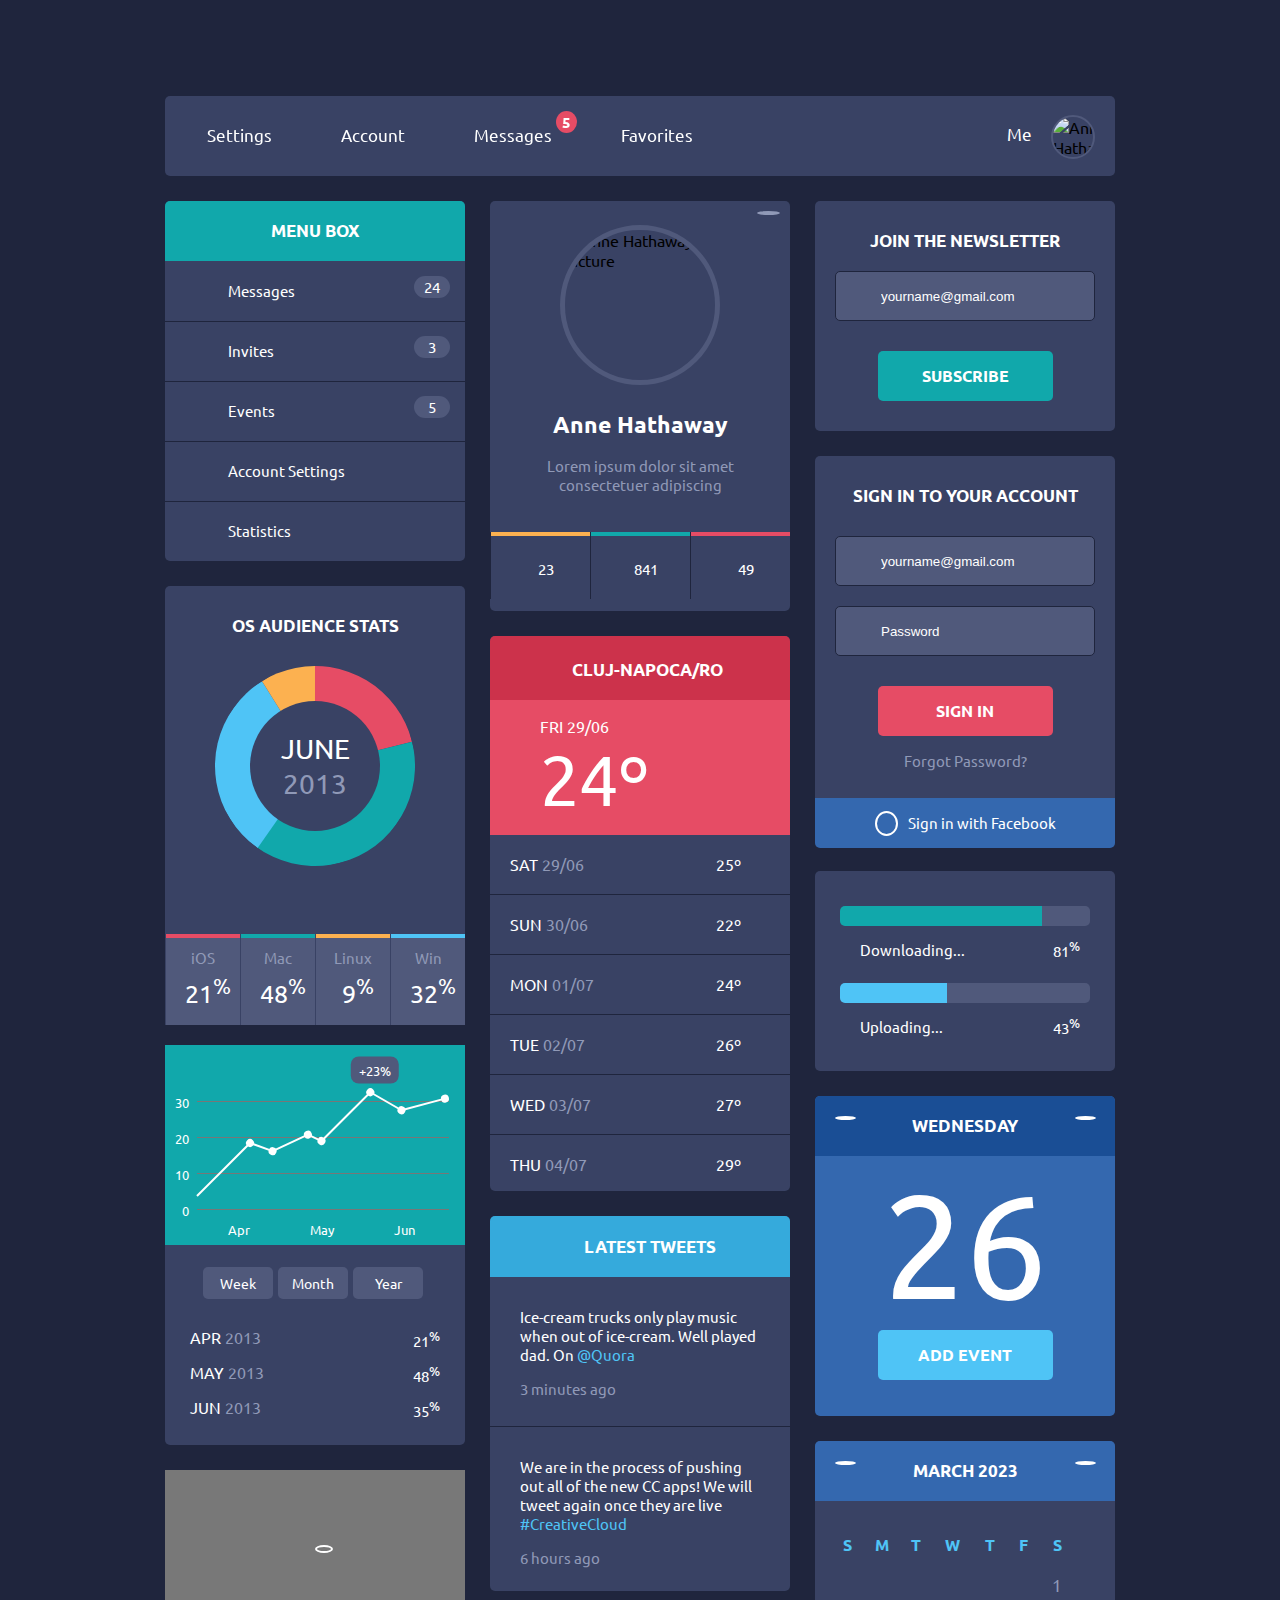
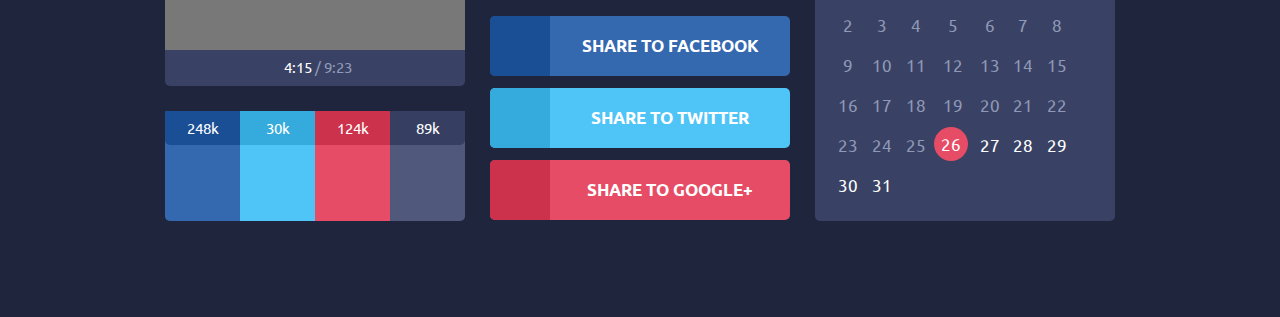
==== commit f8b9023c: "Update Dashboard Socal Media.html" ====
--- a/Dashboard Socal Media.html
+++ b/Dashboard Socal Media.html
@@ -342,6 +342,7 @@
                         </tr>
                         <tr>
                             <td><a href="#129">30</a></td>
+                            <td><a href="#130">31</a></td>
                             <td></td>
                             <td></td>
                             <td></td>
